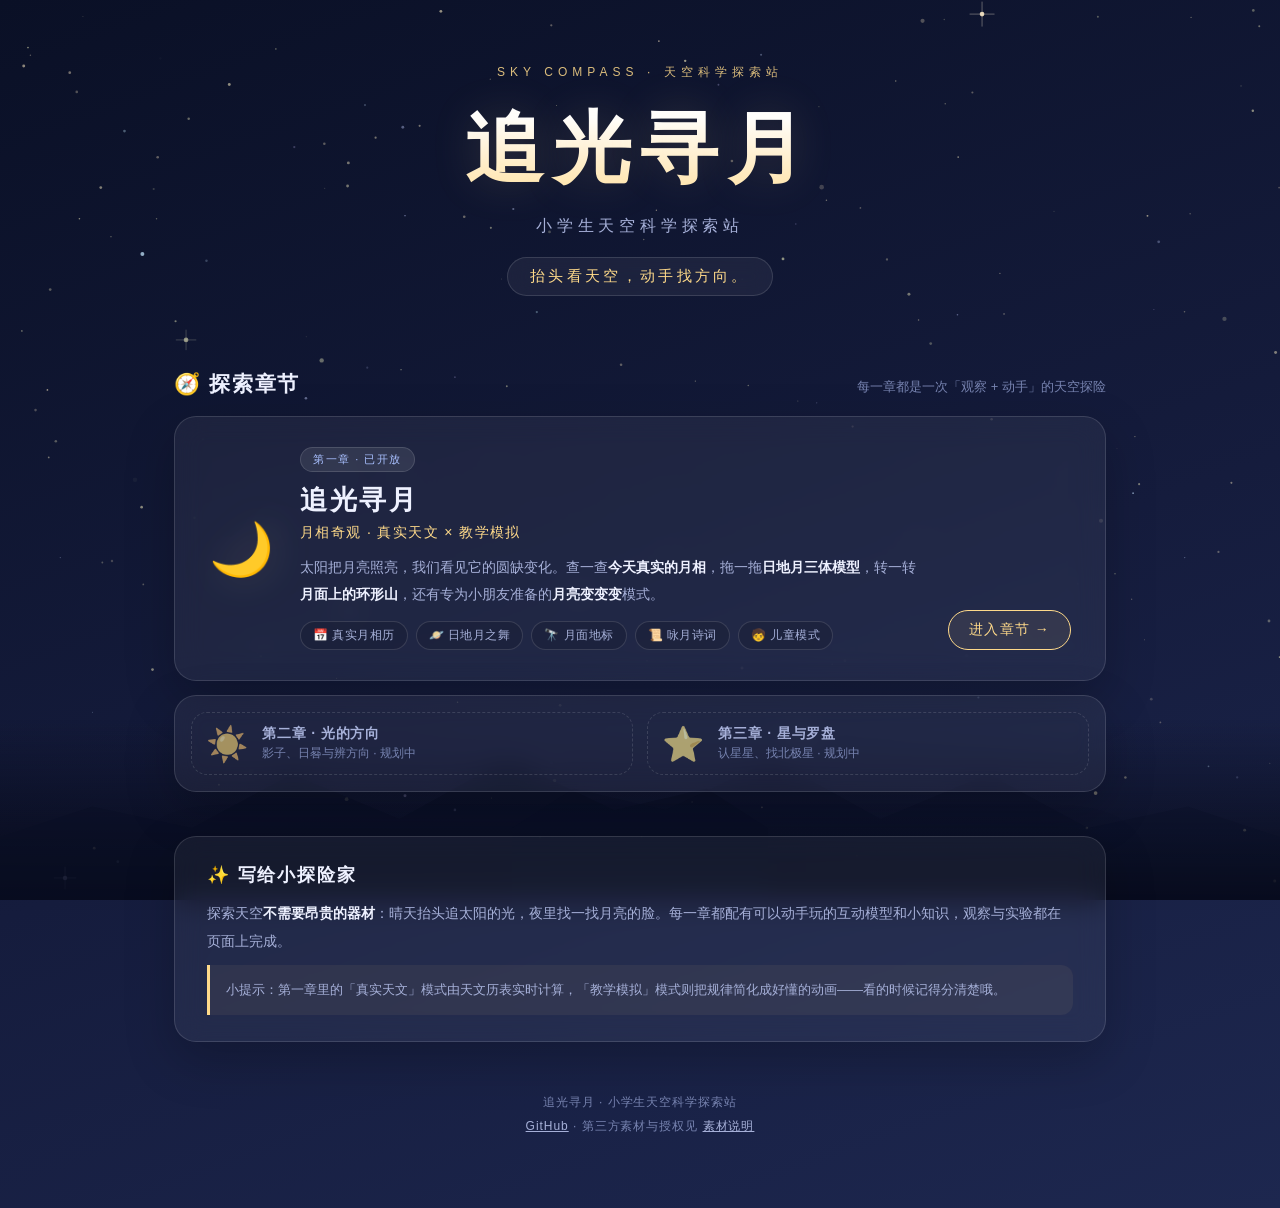
==== index.html @ f91dbec5 "初始化 sky-compass：首页导航 + 第一章「追光寻月」（月相奇观） - 首页导航页：站点标题、slogan 与章节入口（独立星空背景，尊重减少动画偏好） - moonlight/：第一章子页" ====
<!DOCTYPE html>
<html lang="zh-CN">
<head>
<meta charset="UTF-8">
<meta name="viewport" content="width=device-width, initial-scale=1">
<meta name="description" content="追光寻月——小学生天空科学探索站：抬头看天空，动手找方向。第一章「追光寻月」带你认识太阳的光和月亮的脸。">
<title>追光寻月 · 小学生天空科学探索站</title>
<link rel="stylesheet" href="./css/home.css">
</head>
<body>
<canvas id="starfield" aria-hidden="true"></canvas>
<div class="horizon" aria-hidden="true"></div>
<div class="wrap">
  <header>
    <div class="eyebrow">SKY COMPASS · 天空科学探索站</div>
    <h1>追光寻月</h1>
    <div class="subtitle">小学生天空科学探索站</div>
    <p class="slogan">抬头看天空，动手找方向。</p>
  </header>

  <section class="section" aria-labelledby="chTitle">
    <div class="sec-head">
      <h3 id="chTitle">🧭 探索章节</h3>
      <p>每一章都是一次「观察 + 动手」的天空探险</p>
    </div>

    <a class="chapter card" href="./moonlight/">
      <div class="ch-icon" aria-hidden="true">🌙</div>
      <div class="ch-body">
        <span class="ch-badge">第一章 · 已开放</span>
        <h2>追光寻月</h2>
        <p class="ch-sub">月相奇观 · 真实天文 × 教学模拟</p>
        <p class="ch-desc">太阳把月亮照亮，我们看见它的圆缺变化。查一查<b>今天真实的月相</b>，拖一拖<b>日地月三体模型</b>，转一转<b>月面上的环形山</b>，还有专为小朋友准备的<b>月亮变变变</b>模式。</p>
        <div class="ch-tags">
          <span>📅 真实月相历</span><span>🪐 日地月之舞</span><span>🔭 月面地标</span><span>📜 咏月诗词</span><span>🧒 儿童模式</span>
        </div>
      </div>
      <span class="ch-go" aria-hidden="true">进入章节 →</span>
    </a>

    <div class="chapter-soon card" aria-label="更多章节规划中">
      <div class="soon-item"><span class="ch-icon dim" aria-hidden="true">☀️</span><div><b>第二章 · 光的方向</b><small>影子、日晷与辨方向 · 规划中</small></div></div>
      <div class="soon-item"><span class="ch-icon dim" aria-hidden="true">⭐</span><div><b>第三章 · 星与罗盘</b><small>认星星、找北极星 · 规划中</small></div></div>
    </div>
  </section>

  <section class="section about card" aria-labelledby="aboutTitle">
    <h3 id="aboutTitle">✨ 写给小探险家</h3>
    <p>探索天空<b>不需要昂贵的器材</b>：晴天抬头追太阳的光，夜里找一找月亮的脸。每一章都配有可以动手玩的互动模型和小知识，观察与实验都在页面上完成。</p>
    <p class="tip">小提示：第一章里的「真实天文」模式由天文历表实时计算，「教学模拟」模式则把规律简化成好懂的动画——看的时候记得分清楚哦。</p>
  </section>

  <footer>
    追光寻月 · 小学生天空科学探索站<br>
    <a href="https://github.com/crazykun/sky-compass" target="_blank" rel="noopener">GitHub</a> · 第三方素材与授权见 <a href="./docs/attribution.md">素材说明</a>
  </footer>
</div>
<noscript><p style="text-align:center;padding:20px">星空背景动画需要启用 JavaScript，章节链接不受影响。</p></noscript>
<script src="./js/home.js" defer></script>
</body>
</html>
---- css/home.css ----
/* 追光寻月 · 首页导航 —— 与章节页共享同一套视觉语言（无构建、无运行时 CDN） */
:root{
  --bg1:#0a1026;--bg2:#151c3d;--bg3:#1d274f;
  --text:#eef1ff;--muted:#a6b0d8;--dim:#7783b0;
  --card:rgba(255,255,255,.055);--card-hi:rgba(255,255,255,.09);
  --line:rgba(255,255,255,.13);--gold:#ffda8a;--blue:#a9c0ff;--glow:rgba(255,220,140,.16);
}
*{box-sizing:border-box;margin:0;padding:0}
body{font-family:-apple-system,BlinkMacSystemFont,"PingFang SC","Microsoft YaHei",sans-serif;background:linear-gradient(160deg,var(--bg1) 0%,var(--bg2) 55%,var(--bg3) 100%);color:var(--text);min-height:100vh;overflow-x:hidden}
a:focus-visible{outline:2px solid var(--blue);outline-offset:3px;border-radius:8px}
#starfield{position:fixed;inset:0;width:100%;height:100%;z-index:0;pointer-events:none}
.horizon{position:fixed;left:0;right:0;bottom:0;height:180px;z-index:0;pointer-events:none;background:linear-gradient(to top,rgba(4,6,18,.85),transparent)}
.horizon::before,.horizon::after{content:"";position:absolute;bottom:0;width:60%;height:100%;background:var(--bg1);opacity:.55;clip-path:polygon(0 100%,0 65%,12% 48%,25% 60%,38% 30%,52% 55%,66% 22%,80% 50%,92% 38%,100% 60%,100% 100%)}
.horizon::after{right:0;transform:scaleX(-1);opacity:.35}
.wrap{position:relative;z-index:1;max-width:980px;margin:0 auto;padding:0 24px 70px}
header{padding:64px 0 30px;text-align:center}
.eyebrow{font-size:12px;letter-spacing:.42em;color:var(--gold);opacity:.85;margin-bottom:16px}
h1{font-size:clamp(44px,8vw,78px);font-weight:700;letter-spacing:.12em;background:linear-gradient(180deg,#fff 20%,var(--gold) 120%);-webkit-background-clip:text;background-clip:text;-webkit-text-fill-color:transparent;text-shadow:0 0 46px var(--glow)}
.subtitle{margin-top:14px;color:var(--muted);font-size:16px;letter-spacing:.3em}
.slogan{margin-top:20px;display:inline-block;padding:9px 22px;border:1px solid var(--line);border-radius:999px;background:var(--card);backdrop-filter:blur(10px);-webkit-backdrop-filter:blur(10px);color:var(--gold);font-size:15px;letter-spacing:.22em}
.section{margin-top:44px}
.sec-head{display:flex;align-items:baseline;justify-content:space-between;gap:16px;margin-bottom:18px;flex-wrap:wrap}
.sec-head h3{font-size:21px;letter-spacing:.08em}
.sec-head p{color:var(--dim);font-size:13px}
.card{background:var(--card);border:1px solid var(--line);border-radius:22px;backdrop-filter:blur(14px);-webkit-backdrop-filter:blur(14px);box-shadow:0 18px 50px rgba(0,0,0,.22)}

/* 第一章入口卡片 */
.chapter{display:flex;align-items:center;gap:26px;padding:30px 34px;text-decoration:none;color:inherit;transition:.3s ease}
.chapter:hover{transform:translateY(-4px);border-color:var(--gold);box-shadow:0 22px 56px rgba(0,0,0,.32),0 0 34px var(--glow)}
.ch-icon{font-size:52px;line-height:1;filter:drop-shadow(0 0 22px var(--glow))}
.ch-body{flex:1;min-width:0}
.ch-badge{display:inline-block;margin-bottom:10px;padding:4px 12px;border:1px solid var(--line);border-radius:999px;color:var(--blue);background:var(--card-hi);font-size:11px;letter-spacing:.14em}
.chapter h2{font-size:27px;letter-spacing:.1em;margin-bottom:6px}
.ch-sub{color:var(--gold);font-size:14px;letter-spacing:.1em;margin-bottom:12px}
.ch-desc{color:var(--muted);font-size:14px;line-height:1.9}
.ch-desc b{color:var(--text)}
.ch-tags{display:flex;flex-wrap:wrap;gap:8px;margin-top:14px}
.ch-tags span{padding:5px 12px;border:1px solid var(--line);border-radius:999px;background:rgba(0,0,0,.12);color:var(--muted);font-size:12px;letter-spacing:.04em}
.ch-go{flex-shrink:0;align-self:flex-end;padding:10px 20px;border:1px solid var(--gold);border-radius:999px;color:var(--gold);font-size:14px;letter-spacing:.08em;background:rgba(255,218,138,.08);transition:.25s ease}
.chapter:hover .ch-go{background:var(--gold);color:#1a1206}

/* 规划中的章节 */
.chapter-soon{display:grid;grid-template-columns:1fr 1fr;gap:14px;margin-top:14px;padding:16px}
.soon-item{display:flex;align-items:center;gap:14px;padding:12px 14px;border:1px dashed var(--line);border-radius:16px;color:var(--dim)}
.soon-item b{display:block;font-size:14px;color:var(--muted);letter-spacing:.06em;font-weight:600}
.soon-item small{font-size:12px}
.ch-icon.dim{font-size:34px;filter:grayscale(.5);opacity:.7}

/* 写给小探险家 */
.about{padding:26px 32px}
.about h3{font-size:18px;letter-spacing:.1em;margin-bottom:12px}
.about p{color:var(--muted);font-size:14px;line-height:2}
.about b{color:var(--text)}
.about .tip{margin-top:10px;padding:12px 16px;border-left:3px solid var(--gold);background:rgba(255,218,138,.06);border-radius:0 12px 12px 0;color:var(--muted);font-size:13px}

footer{text-align:center;color:var(--dim);font-size:12px;margin-top:48px;letter-spacing:.08em;line-height:2}
footer a{color:var(--muted)}

@media (max-width:720px){
  header{padding:46px 0 24px}
  .subtitle{letter-spacing:.18em}
  .chapter{flex-direction:column;align-items:flex-start;gap:16px;padding:24px 22px}
  .ch-go{align-self:stretch;text-align:center}
  .chapter-soon{grid-template-columns:1fr}
  .about{padding:22px 20px}
}
@media (prefers-reduced-motion:reduce){
  .chapter,.ch-go{transition:none}
  .chapter:hover{transform:none}
}
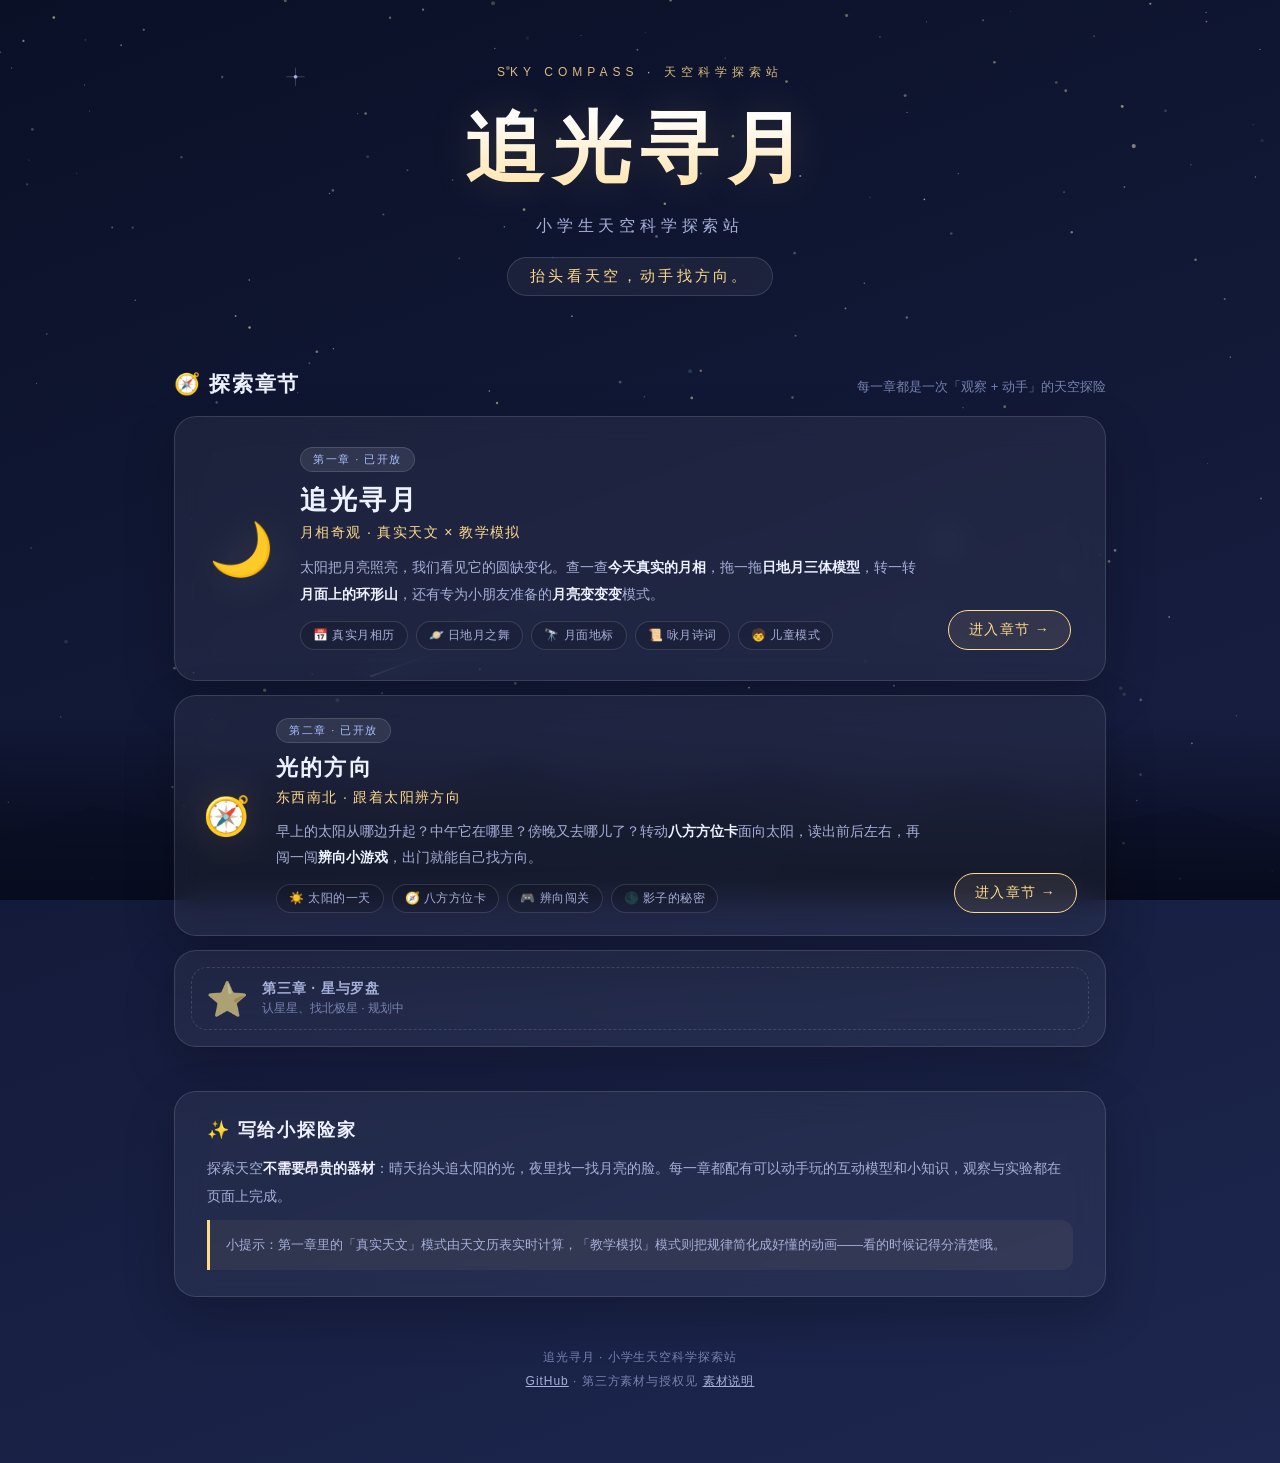
==== commit e35b0832: "第二章「光的方向」上线：太阳的一天 + 八方方位卡 + 辨向闯关 - directions/：早/中/下午三个太阳场景，影子反向提示 - 八方方位卡：8 方向罗盘实时联动前后左右，支持面向太阳一键转向" ====
--- a/index.html
+++ b/index.html
@@ -38,8 +38,21 @@
       <span class="ch-go" aria-hidden="true">进入章节 →</span>
     </a>
 
-    <div class="chapter-soon card" aria-label="更多章节规划中">
-      <div class="soon-item"><span class="ch-icon dim" aria-hidden="true">☀️</span><div><b>第二章 · 光的方向</b><small>影子、日晷与辨方向 · 规划中</small></div></div>
+    <a class="chapter chapter-alt card" href="./directions/">
+      <div class="ch-icon" aria-hidden="true">🧭</div>
+      <div class="ch-body">
+        <span class="ch-badge">第二章 · 已开放</span>
+        <h2>光的方向</h2>
+        <p class="ch-sub">东西南北 · 跟着太阳辨方向</p>
+        <p class="ch-desc">早上的太阳从哪边升起？中午它在哪里？傍晚又去哪儿了？转动<b>八方方位卡</b>面向太阳，读出前后左右，再闯一闯<b>辨向小游戏</b>，出门就能自己找方向。</p>
+        <div class="ch-tags">
+          <span>☀️ 太阳的一天</span><span>🧭 八方方位卡</span><span>🎮 辨向闯关</span><span>🌑 影子的秘密</span>
+        </div>
+      </div>
+      <span class="ch-go" aria-hidden="true">进入章节 →</span>
+    </a>
+
+    <div class="chapter-soon card single" aria-label="更多章节规划中">
       <div class="soon-item"><span class="ch-icon dim" aria-hidden="true">⭐</span><div><b>第三章 · 星与罗盘</b><small>认星星、找北极星 · 规划中</small></div></div>
     </div>
   </section>
--- a/css/home.css
+++ b/css/home.css
@@ -39,8 +39,15 @@
 .ch-go{flex-shrink:0;align-self:flex-end;padding:10px 20px;border:1px solid var(--gold);border-radius:999px;color:var(--gold);font-size:14px;letter-spacing:.08em;background:rgba(255,218,138,.08);transition:.25s ease}
 .chapter:hover .ch-go{background:var(--gold);color:#1a1206}
 
+/* 第二章及后续正式章节入口（略小于第一章主卡，保持层级） */
+.chapter-alt{padding:22px 28px;margin-top:14px}
+.chapter-alt .ch-icon{font-size:38px}
+.chapter-alt h2{font-size:22px}
+.chapter-alt .ch-desc{font-size:13.5px}
+
 /* 规划中的章节 */
 .chapter-soon{display:grid;grid-template-columns:1fr 1fr;gap:14px;margin-top:14px;padding:16px}
+.chapter-soon.single{grid-template-columns:1fr}
 .soon-item{display:flex;align-items:center;gap:14px;padding:12px 14px;border:1px dashed var(--line);border-radius:16px;color:var(--dim)}
 .soon-item b{display:block;font-size:14px;color:var(--muted);letter-spacing:.06em;font-weight:600}
 .soon-item small{font-size:12px}
